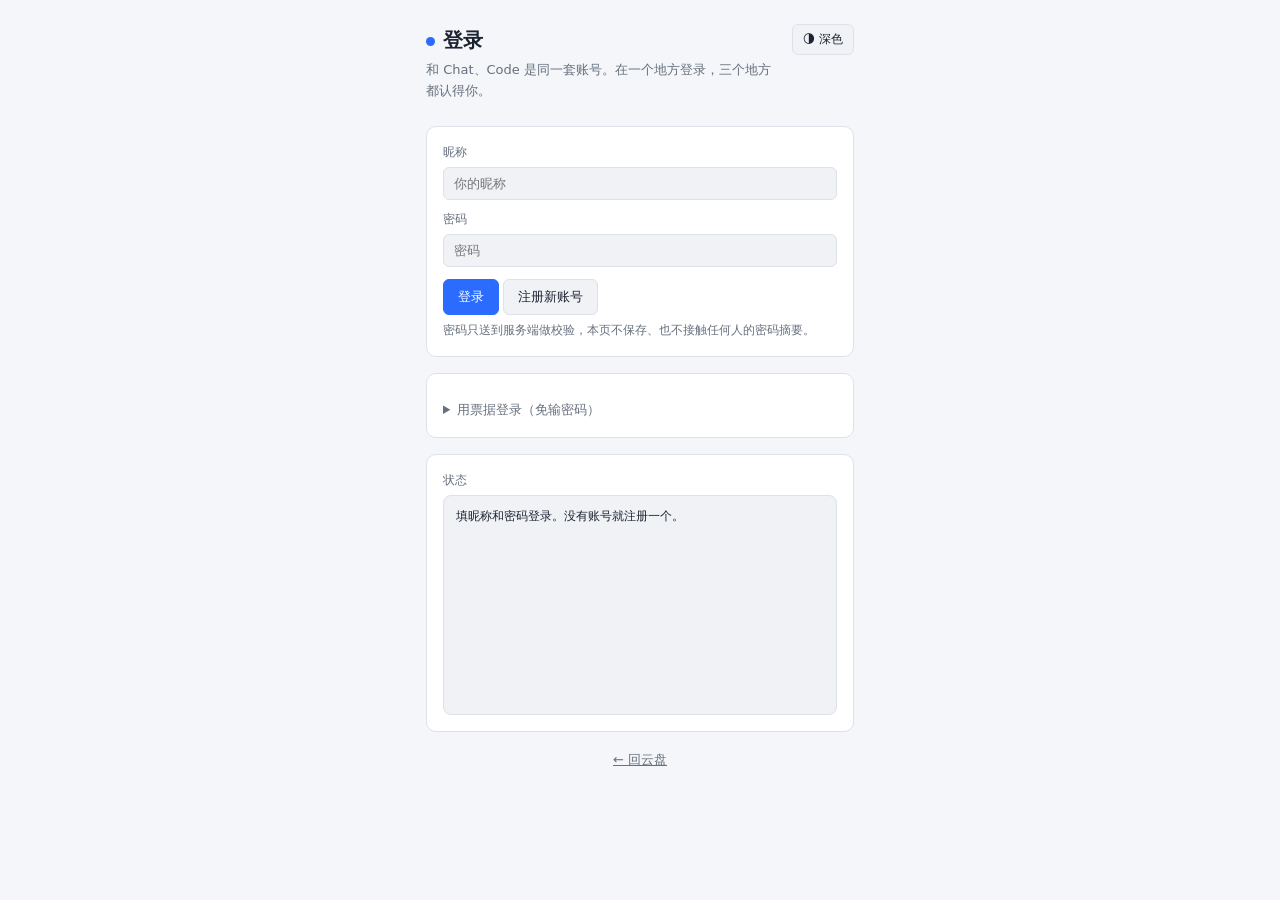
==== login.html @ b23142bb "新增 login.html" ====
<!DOCTYPE html>
<html lang="zh-CN">
<head>
<meta charset="utf-8">
<meta name="viewport" content="width=device-width, initial-scale=1">
<title>登录 · Cloud Drive</title>
<link rel="stylesheet" href="css/style.css">
<script>
  (function () {
    var t = 'light';
    try { t = localStorage.getItem('cloud_drive_theme') || 'light'; } catch (e) {}
    document.documentElement.setAttribute('data-theme', t);
  })();
</script>
</head>
<body>
<div class="wrap" style="max-width:460px">

  <div class="top">
    <div class="grow">
      <h1><span class="dot"></span>登录</h1>
      <div class="sub">和 Chat、Code 是同一套账号。在一个地方登录，三个地方都认得你。</div>
    </div>
    <button id="theme" class="themebtn">🌗 深色</button>
  </div>

  <!-- 已经有登录态 -->
  <div class="panel" id="hasSession" style="display:none">
    <label>当前身份</label>
    <div class="acct">
      <div class="who">
        <div class="nick" id="curNick">—</div>
        <div class="src" id="curSrc">—</div>
      </div>
    </div>
    <div style="margin-top:12px" class="row2">
      <button id="useIt" class="primary">用这个身份继续</button>
      <button id="switchAcct">换个账号</button>
    </div>
  </div>

  <!-- 门禁：站点保护密码 -->
  <div class="panel" id="gateBox" style="display:none">
    <label for="gatePwd">站点保护密码</label>
    <input id="gatePwd" type="password" placeholder="这个站点的统一门禁密码">
    <div class="hint">账号登录前要先过这一关。过了之后会记住，不用每次输。</div>
    <div style="margin-top:10px"><button id="gateGo" class="primary">进入</button></div>
  </div>

  <!-- 登录 -->
  <div class="panel" id="loginBox">
    <label for="nick">昵称</label>
    <input id="nick" type="text" placeholder="你的昵称" autocomplete="username">
    <div style="margin-top:10px">
      <label for="pwd">密码</label>
      <input id="pwd" type="password" placeholder="密码" autocomplete="current-password">
    </div>
    <div style="margin-top:12px">
      <button id="loginGo" class="primary">登录</button>
      <button id="toReg">注册新账号</button>
    </div>
    <div class="hint">密码只送到服务端做校验，本页不保存、也不接触任何人的密码摘要。</div>
  </div>

  <!-- 注册 -->
  <div class="panel" id="regBox" style="display:none">
    <label for="rNick">昵称</label>
    <input id="rNick" type="text" placeholder="起一个，别人看得到" autocomplete="username">
    <div class="hint">昵称唯一，且注册后不能改。</div>
    <div style="margin-top:10px">
      <label for="rPwd">密码</label>
      <input id="rPwd" type="password" placeholder="至少 6 位" autocomplete="new-password">
    </div>
    <div style="margin-top:10px">
      <label for="rPwd2">再输一次</label>
      <input id="rPwd2" type="password" placeholder="确认密码" autocomplete="new-password">
    </div>
    <div class="warn danger" style="margin-top:12px">
      <b>这个密码不绑定邮箱、不绑定手机，没有找回通道。</b>
      忘了就是忘了。新账号还需要管理员审核通过后才能正常使用。
    </div>
    <div style="margin-top:12px">
      <button id="regGo" class="primary">注册</button>
      <button id="backLogin">返回登录</button>
    </div>
  </div>

  <!-- 票据：在 Chat 申领，这里兑换，免输密码 -->
  <div class="panel">
    <details>
      <summary>用票据登录（免输密码）</summary>
      <p class="dim" style="font-size:13px;margin:10px 0">
        在已登录的 Chat 里申领一串票据码，粘贴到这里兑换登录。
        票据 5 分钟有效、只能用一次，且校验来源 —— 换一台机器就失效。
      </p>
      <input id="ticket" type="text" placeholder="粘贴票据码">
      <div style="margin-top:10px"><button id="redeemGo">兑换</button></div>
    </details>
  </div>

  <div class="panel">
    <label>状态</label>
    <div id="log"></div>
  </div>

  <div style="text-align:center;margin-top:16px">
    <a href="index.html" style="color:var(--dim);font-size:13px">← 回云盘</a>
  </div>

</div>

<script src="js/auth.js"></script>
<script src="js/login.js"></script>
</body>
</html>
---- css/style.css ----
/* Cloud Drive · 样式
 * 自己手写，不引任何第三方库、不用外部字体、不用图标包。
 * 配色是中性灰蓝，不对应任何现成产品。
 */
/* 默认浅色。想要暗色就在 <html> 上加 data-theme="dark" */
:root {
  --bg: #f4f6f9;
  --panel: #ffffff;
  --panel2: #f0f2f6;
  --line: #dde2ea;
  --text: #1c2330;
  --dim: #66707e;
  --accent: #2b6cff;
  --ok: #178a63;
  --err: #d0342c;
  --warn: #9a6700;
  --warnbg: #fff8e5;
  --warnline: #f0d98a;
  --errbg: #fdeeed;
  --errline: #f2bfbb;
}
:root[data-theme="dark"] {
  --bg: #12161c;
  --panel: #1a1f27;
  --panel2: #212834;
  --line: #2c3542;
  --text: #dde3ec;
  --dim: #8b96a5;
  --accent: #5b8cff;
  --ok: #4ec9a0;
  --err: #ff6b6b;
  --warn: #e0b341;
  --warnbg: #2a2418;
  --warnline: #5c4d1e;
  --errbg: #2c1a1a;
  --errline: #5c2a28;
}

* { box-sizing: border-box; }

body {
  margin: 0;
  background: var(--bg);
  color: var(--text);
  font: 14px/1.6 system-ui, -apple-system, "Segoe UI", "Noto Sans", sans-serif;
}

.wrap {
  max-width: 860px;
  margin: 0 auto;
  padding: 24px 16px 60px;
}

h1 {
  font-size: 20px;
  margin: 0 0 4px;
  font-weight: 600;
}
h1 .dot {
  display: inline-block;
  width: 9px; height: 9px;
  border-radius: 50%;
  background: var(--accent);
  margin-right: 8px;
  vertical-align: 1px;
}
.sub { color: var(--dim); font-size: 13px; margin-bottom: 20px; }

.panel {
  background: var(--panel);
  border: 1px solid var(--line);
  border-radius: 10px;
  padding: 16px;
  margin-bottom: 16px;
}

label {
  display: block;
  font-size: 12px;
  color: var(--dim);
  margin: 0 0 5px;
}

input[type=text], input[type=password], input[type=file] {
  width: 100%;
  background: var(--panel2);
  border: 1px solid var(--line);
  border-radius: 6px;
  color: var(--text);
  padding: 8px 10px;
  font-size: 13px;
  font-family: inherit;
}
input:focus { outline: none; border-color: var(--accent); }

.row2 { display: flex; gap: 8px; align-items: flex-end; }
.row2 > div { flex: 1; }

button {
  background: var(--panel2);
  border: 1px solid var(--line);
  color: var(--text);
  border-radius: 6px;
  padding: 8px 14px;
  font-size: 13px;
  font-family: inherit;
  cursor: pointer;
}
button:hover:not(:disabled) { border-color: var(--accent); color: #fff; }
button:disabled { opacity: .45; cursor: default; }
button.primary { background: var(--accent); border-color: var(--accent); color: #fff; }
button.primary:hover:not(:disabled) { filter: brightness(1.1); }

.hint {
  color: var(--dim);
  font-size: 12px;
  margin-top: 6px;
}

.chip {
  display: inline-block;
  background: var(--panel2);
  border: 1px solid var(--line);
  border-radius: 999px;
  padding: 3px 11px;
  font-size: 12px;
  margin: 3px 4px 0 0;
}

.dim { color: var(--dim); }

/* 文件列表 */
.row {
  display: grid;
  grid-template-columns: 1fr 78px 92px 62px 62px;
  gap: 8px;
  align-items: center;
  padding: 8px 0;
  border-bottom: 1px solid var(--line);
}
.row:last-child { border-bottom: none; }
.nm { overflow: hidden; text-overflow: ellipsis; white-space: nowrap; }
.sz, .at { color: var(--dim); font-size: 12px; }
.row button { padding: 4px 8px; font-size: 12px; }
.row .rm { color: var(--err); }
.row .rm:hover { border-color: var(--err); color: var(--err); }

/* 日志 */
#log {
  background: var(--panel2);
  border: 1px solid var(--line);
  border-radius: 8px;
  padding: 10px 12px;
  height: 220px;
  overflow-y: auto;
  font-family: ui-monospace, SFMono-Regular, Menlo, Consolas, monospace;
  font-size: 12px;
  line-height: 1.7;
}
.log-line { color: var(--text); white-space: pre-wrap; word-break: break-all; }
.log-line.ok { color: var(--ok); }
.log-line.err { color: var(--err); }

/* 说明区 */
details { margin-top: 10px; }
summary { cursor: pointer; color: var(--dim); font-size: 13px; }
details p { color: var(--dim); font-size: 13px; margin: 8px 0; }
code {
  background: var(--panel2);
  padding: 1px 5px;
  border-radius: 4px;
  font-size: 12px;
}

@media (max-width: 560px) {
  .row { grid-template-columns: 1fr 70px 56px 56px; }
  .at { display: none; }
}

/* ---------- 警告 ---------- */
.warn {
  background: var(--warnbg);
  border: 1px solid var(--warnline);
  border-left: 4px solid var(--warn);
  border-radius: 6px;
  padding: 10px 12px;
  margin: 10px 0;
  font-size: 13px;
  line-height: 1.65;
  color: var(--text);
}
.warn b { color: var(--warn); }
.warn.danger {
  background: var(--errbg);
  border-color: var(--errline);
  border-left-color: var(--err);
}
.warn.danger b { color: var(--err); }

/* ---------- 模式选择 ---------- */
.seg { display: flex; gap: 0; border: 1px solid var(--line); border-radius: 6px; overflow: hidden; }
.seg button {
  border: none; border-radius: 0; background: var(--panel2);
  padding: 7px 14px; color: var(--dim);
}
.seg button + button { border-left: 1px solid var(--line); }
.seg button.on { background: var(--accent); color: #fff; }
.seg button:hover:not(.on) { color: var(--text); }

/* ---------- 账号条 ---------- */
.acct {
  display: flex; align-items: center; gap: 10px;
  background: var(--panel2);
  border: 1px solid var(--line);
  border-radius: 6px; padding: 8px 12px; font-size: 13px;
}
.acct .who { flex: 1; }
.acct .who .nick { font-weight: 600; }
.acct .who .src { color: var(--dim); font-size: 12px; }

.kid { font-family: ui-monospace, Menlo, Consolas, monospace; font-size: 12px; color: var(--dim); }

/* ---------- 顶栏 ---------- */
.top { display: flex; align-items: flex-start; gap: 12px; margin-bottom: 4px; }
.top .grow { flex: 1; }
.themebtn { padding: 6px 10px; font-size: 12px; }
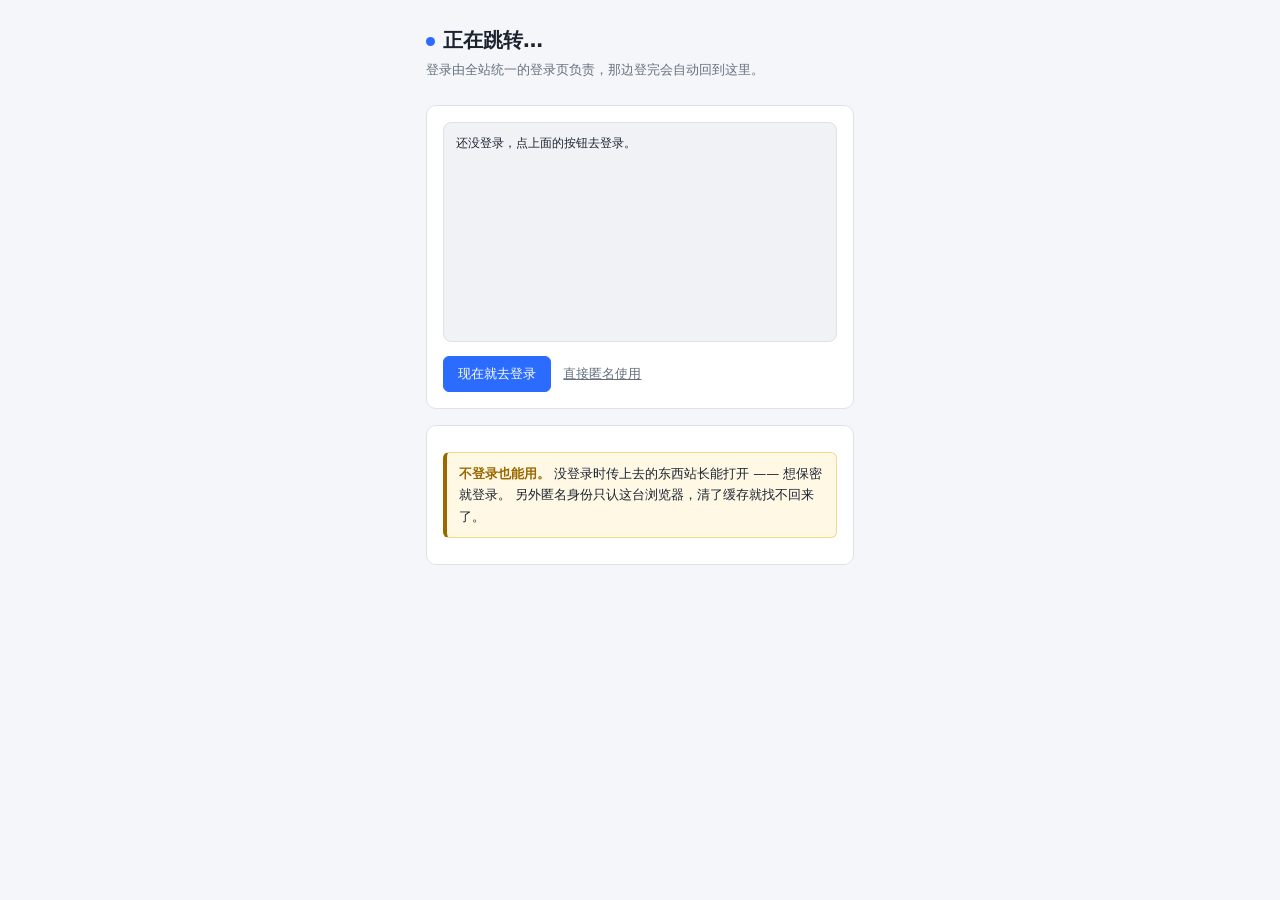
==== commit 52cef613: "更新 login.html" ====
--- a/login.html
+++ b/login.html
@@ -3,7 +3,7 @@
 <head>
 <meta charset="utf-8">
 <meta name="viewport" content="width=device-width, initial-scale=1">
-<title>登录 · Cloud Drive</title>
+<title>正在跳转登录 · Cloud Drive</title>
 <link rel="stylesheet" href="css/style.css">
 <script>
   (function () {
@@ -18,98 +18,60 @@
 
   <div class="top">
     <div class="grow">
-      <h1><span class="dot"></span>登录</h1>
-      <div class="sub">和 Chat、Code 是同一套账号。在一个地方登录，三个地方都认得你。</div>
-    </div>
-    <button id="theme" class="themebtn">🌗 深色</button>
-  </div>
-
-  <!-- 已经有登录态 -->
-  <div class="panel" id="hasSession" style="display:none">
-    <label>当前身份</label>
-    <div class="acct">
-      <div class="who">
-        <div class="nick" id="curNick">—</div>
-        <div class="src" id="curSrc">—</div>
-      </div>
-    </div>
-    <div style="margin-top:12px" class="row2">
-      <button id="useIt" class="primary">用这个身份继续</button>
-      <button id="switchAcct">换个账号</button>
+      <h1><span class="dot"></span>正在跳转…</h1>
+      <div class="sub">登录由全站统一的登录页负责，那边登完会自动回到这里。</div>
     </div>
   </div>
 
-  <!-- 门禁：站点保护密码 -->
-  <div class="panel" id="gateBox" style="display:none">
-    <label for="gatePwd">站点保护密码</label>
-    <input id="gatePwd" type="password" placeholder="这个站点的统一门禁密码">
-    <div class="hint">账号登录前要先过这一关。过了之后会记住，不用每次输。</div>
-    <div style="margin-top:10px"><button id="gateGo" class="primary">进入</button></div>
-  </div>
-
-  <!-- 登录 -->
-  <div class="panel" id="loginBox">
-    <label for="nick">昵称</label>
-    <input id="nick" type="text" placeholder="你的昵称" autocomplete="username">
-    <div style="margin-top:10px">
-      <label for="pwd">密码</label>
-      <input id="pwd" type="password" placeholder="密码" autocomplete="current-password">
-    </div>
-    <div style="margin-top:12px">
-      <button id="loginGo" class="primary">登录</button>
-      <button id="toReg">注册新账号</button>
-    </div>
-    <div class="hint">密码只送到服务端做校验，本页不保存、也不接触任何人的密码摘要。</div>
-  </div>
-
-  <!-- 注册 -->
-  <div class="panel" id="regBox" style="display:none">
-    <label for="rNick">昵称</label>
-    <input id="rNick" type="text" placeholder="起一个，别人看得到" autocomplete="username">
-    <div class="hint">昵称唯一，且注册后不能改。</div>
-    <div style="margin-top:10px">
-      <label for="rPwd">密码</label>
-      <input id="rPwd" type="password" placeholder="至少 6 位" autocomplete="new-password">
-    </div>
-    <div style="margin-top:10px">
-      <label for="rPwd2">再输一次</label>
-      <input id="rPwd2" type="password" placeholder="确认密码" autocomplete="new-password">
-    </div>
-    <div class="warn danger" style="margin-top:12px">
-      <b>这个密码不绑定邮箱、不绑定手机，没有找回通道。</b>
-      忘了就是忘了。新账号还需要管理员审核通过后才能正常使用。
-    </div>
-    <div style="margin-top:12px">
-      <button id="regGo" class="primary">注册</button>
-      <button id="backLogin">返回登录</button>
+  <div class="panel">
+    <div id="log"></div>
+    <div style="margin-top:14px">
+      <button id="go" class="primary">现在就去登录</button>
+      <a href="index.html" style="margin-left:8px;font-size:13px;color:var(--dim)">直接匿名使用</a>
     </div>
   </div>
 
-  <!-- 票据：在 Chat 申领，这里兑换，免输密码 -->
   <div class="panel">
-    <details>
-      <summary>用票据登录（免输密码）</summary>
-      <p class="dim" style="font-size:13px;margin:10px 0">
-        在已登录的 Chat 里申领一串票据码，粘贴到这里兑换登录。
-        票据 5 分钟有效、只能用一次，且校验来源 —— 换一台机器就失效。
-      </p>
-      <input id="ticket" type="text" placeholder="粘贴票据码">
-      <div style="margin-top:10px"><button id="redeemGo">兑换</button></div>
-    </details>
-  </div>
-
-  <div class="panel">
-    <label>状态</label>
-    <div id="log"></div>
-  </div>
-
-  <div style="text-align:center;margin-top:16px">
-    <a href="index.html" style="color:var(--dim);font-size:13px">← 回云盘</a>
+    <div class="warn">
+      <b>不登录也能用。</b>
+      没登录时传上去的东西站长能打开 —— 想保密就登录。
+      另外匿名身份只认这台浏览器，清了缓存就找不回来了。
+    </div>
   </div>
 
 </div>
 
+<script src="js/config.js"></script>
 <script src="js/auth.js"></script>
-<script src="js/login.js"></script>
+<script>
+(function () {
+  var box = document.getElementById('log');
+  function log(m, k) {
+    var d = document.createElement('div');
+    d.className = 'log-line' + (k ? ' ' + k : '');
+    d.textContent = m;
+    box.appendChild(d);
+  }
+  var btn = document.getElementById('go');
+  btn.addEventListener('click', function () {
+    window.CloudAuth.goLogin('index.html');
+  });
+
+  // 已经登录了就直接回主页，不用绕一圈
+  window.CloudAuth.load().then(function (SI) {
+    if (SI && SI.ready) {
+      return SI.ready.then(function (st) {
+        if (st && st.ok) {
+          log('已经登录了，正在回去…', 'ok');
+          setTimeout(function () { location.href = 'index.html'; }, 400);
+        } else {
+          log('还没登录，点上面的按钮去登录。');
+        }
+      });
+    }
+    log('还没登录，点上面的按钮去登录。');
+  });
+})();
+</script>
 </body>
 </html>
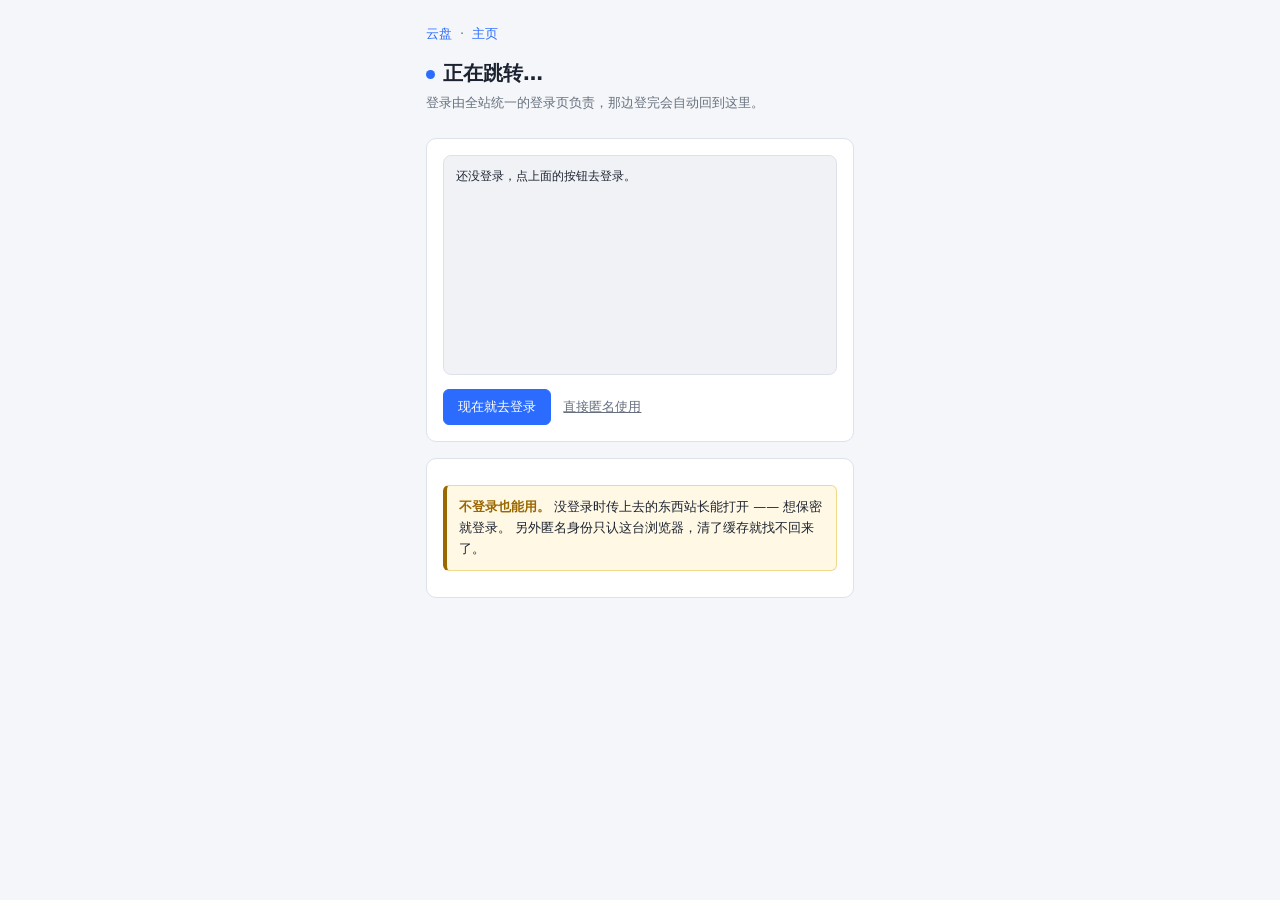
==== commit cb301ef4: "更新 login.html" ====
--- a/login.html
+++ b/login.html
@@ -15,6 +15,13 @@
 </head>
 <body>
 <div class="wrap" style="max-width:460px">
+
+  <nav class="nav">
+    <a href="https://liuyiming2024.github.io/Cloud/">云盘</a>
+    <span class="sep">·</span>
+    <a href="https://liuyiming2024.github.io/">主页</a>
+  </nav>
+
 
   <div class="top">
     <div class="grow">
--- a/css/style.css
+++ b/css/style.css
@@ -224,3 +224,24 @@
 .top { display: flex; align-items: flex-start; gap: 12px; margin-bottom: 4px; }
 .top .grow { flex: 1; }
 .themebtn { padding: 6px 10px; font-size: 12px; }
+
+/* ---------- 勾选 ---------- */
+.cb {
+  display: flex; align-items: center; gap: 7px;
+  font-size: 13px; color: var(--text);
+  margin: 6px 0; cursor: pointer;
+}
+.cb input { width: 15px; height: 15px; accent-color: var(--accent); }
+
+/* ---------- 列表多选 ---------- */
+.row.pick { background: var(--panel2); }
+.row input[type=checkbox] { width: 15px; height: 15px; accent-color: var(--accent); }
+
+/* ---------- 顶部导航 ---------- */
+.nav {
+  display: flex; align-items: center; gap: 8px;
+  margin-bottom: 12px; font-size: 13px;
+}
+.nav a { color: var(--accent); text-decoration: none; }
+.nav a:hover { text-decoration: underline; }
+.nav .sep { color: var(--dim); }
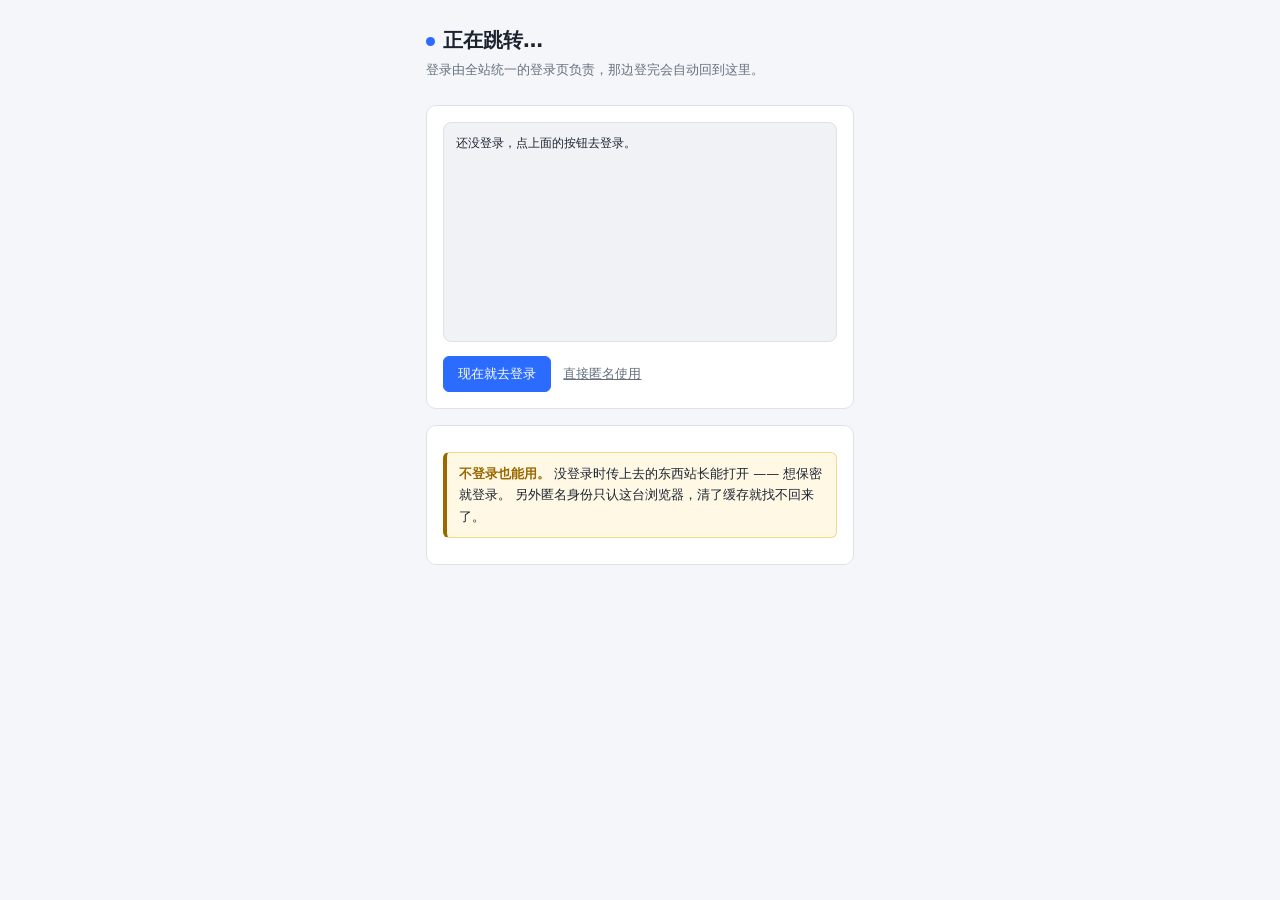
==== commit ba14b1bc: "更新 login.html" ====
--- a/login.html
+++ b/login.html
@@ -15,12 +15,6 @@
 </head>
 <body>
 <div class="wrap" style="max-width:460px">
-
-  <nav class="nav">
-    <a href="https://liuyiming2024.github.io/Cloud/">云盘</a>
-    <span class="sep">·</span>
-    <a href="https://liuyiming2024.github.io/">主页</a>
-  </nav>
 
 
   <div class="top">
--- a/css/style.css
+++ b/css/style.css
@@ -237,11 +237,3 @@
 .row.pick { background: var(--panel2); }
 .row input[type=checkbox] { width: 15px; height: 15px; accent-color: var(--accent); }
 
-/* ---------- 顶部导航 ---------- */
-.nav {
-  display: flex; align-items: center; gap: 8px;
-  margin-bottom: 12px; font-size: 13px;
-}
-.nav a { color: var(--accent); text-decoration: none; }
-.nav a:hover { text-decoration: underline; }
-.nav .sep { color: var(--dim); }
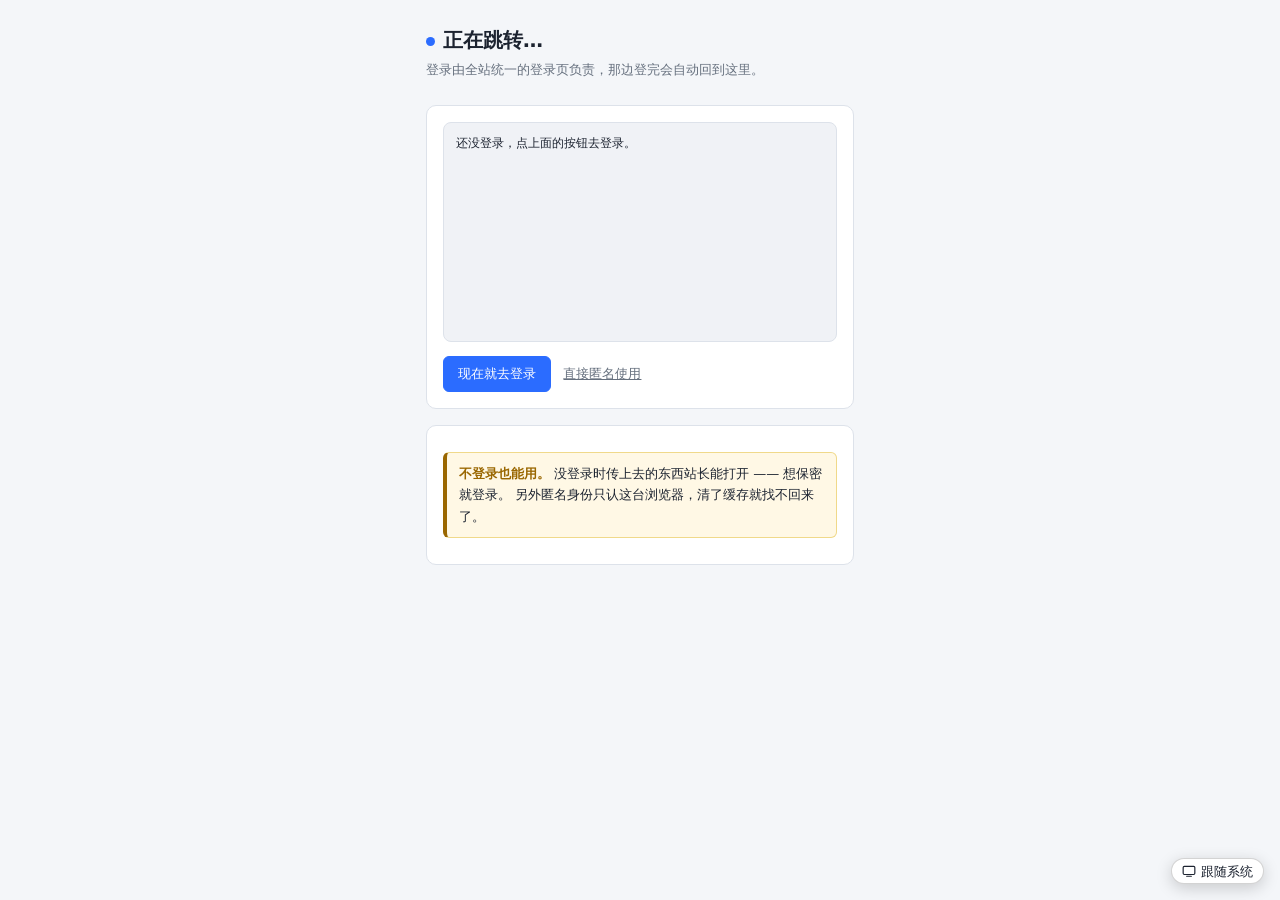
==== commit 8200fa5b: "style: 引用样式库 css_effect_map_collection，追加亮暗主题切换与视觉效果" ====
--- a/login.html
+++ b/login.html
@@ -12,6 +12,8 @@
     document.documentElement.setAttribute('data-theme', t);
   })();
 </script>
+<link rel="stylesheet" href="css/theme-plus.css">
+<script src="js/theme-plus.js"></script>
 </head>
 <body>
 <div class="wrap" style="max-width:460px">
--- a/css/theme-plus.css
+++ b/css/theme-plus.css
@@ -0,0 +1,167 @@
+/* ==========================================================================
+   theme-plus.css
+   效果引用自样式库：liuyiming2024/css_effect_map_collection
+     · 主题切换实现方案/css变量实现.html  → CSS 变量覆盖式亮/暗切换
+     · 毛玻璃效果/index.html              → backdrop-filter 毛玻璃
+     · 滚动指示器/index.html              → 顶部滚动进度条
+     · css边框四角/index.html             → 卡片四角装饰
+     · 纯css气泡背景/index.css            → Hero 区气泡背景
+   本文件只做「追加」，不改动原有任何规则；
+   主题切换通过覆盖既有 :root 变量实现，因此原样式一行都不用改。
+   ========================================================================== */
+
+/* ---------- 1. 主题切换（CSS 变量覆盖法） ---------- */
+html { color-scheme: light; }
+html[data-theme="dark"] { color-scheme: dark; }
+
+html[data-theme="dark"] {
+  --bg:#0f1218; --panel:#171b22; --panel2:#1e232b; --line:#2a313b;
+  --text:#e3e8ef; --dim:#8b95a3; --accent:#6aa9ff;
+  --ok:#3fb950; --err:#ff7b72; --warn:#e3b341;
+  --warnbg:#2b2416; --warnline:#4d422a; --errbg:#2d1a19; --errline:#4d2b28;
+}
+
+/* 未手动指定时跟随系统 */
+@media (prefers-color-scheme: dark) {
+  html[data-theme="auto"] {
+  --bg:#0f1218; --panel:#171b22; --panel2:#1e232b; --line:#2a313b;
+  --text:#e3e8ef; --dim:#8b95a3; --accent:#6aa9ff;
+  --ok:#3fb950; --err:#ff7b72; --warn:#e3b341;
+  --warnbg:#2b2416; --warnline:#4d422a; --errbg:#2d1a19; --errline:#4d2b28;
+  }
+}
+
+/* 切换时的平滑过渡（限定在颜色属性，不影响布局性能） */
+body, .nav, .panel, .card, .hero, .btn, .btn-primary, .btn-ghost {
+  transition: background-color .25s ease, color .25s ease, border-color .25s ease;
+}
+@media (prefers-reduced-motion: reduce) {
+  * { transition: none !important; animation: none !important; }
+}
+
+/* ---------- 2. 毛玻璃效果 ---------- */
+/* 顶栏/导航做半透明 + 背景模糊，滚动时内容从下方透出 */
+.nav, #topbar, .glass {
+  -webkit-backdrop-filter: blur(20px) saturate(160%);
+  backdrop-filter: blur(20px) saturate(160%);
+  background: rgba(255, 255, 255, .72);
+}
+html[data-theme="dark"] .nav,
+html[data-theme="dark"] #topbar,
+html[data-theme="dark"] .glass {
+  background: rgba(23, 27, 34, .72);
+}
+/* 侧栏与浮层 */
+.sidebar, #sidebar, .modal, .dropdown {
+  -webkit-backdrop-filter: blur(14px);
+  backdrop-filter: blur(14px);
+}
+html[data-theme="dark"] .sidebar,
+html[data-theme="dark"] #sidebar,
+html[data-theme="dark"] .modal,
+html[data-theme="dark"] .dropdown {
+  background: rgba(23, 27, 34, .88);
+}
+
+/* ---------- 3. 滚动指示器 ---------- */
+#scroll-progress {
+  position: fixed;
+  top: 0; left: 0;
+  height: 3px;
+  width: 0;
+  z-index: 9999;
+  background: linear-gradient(90deg, var(--brand, #3b7ff2), #7ee787);
+  pointer-events: none;
+  transition: width .08s linear;
+}
+
+/* ---------- 4. CSS 边框四角 ---------- */
+/* 纯伪元素实现，不需要改 DOM，四角各画两条 1px 短线 */
+.corner-box { position: relative; }
+.corner-box::before {
+  content: "";
+  position: absolute;
+  inset: 0;
+  pointer-events: none;
+  --c: var(--brand, #3b7ff2);
+  background:
+    linear-gradient(var(--c), var(--c)) 0    0    / 14px 1px no-repeat,
+    linear-gradient(var(--c), var(--c)) 0    0    / 1px 14px no-repeat,
+    linear-gradient(var(--c), var(--c)) 100% 0    / 14px 1px no-repeat,
+    linear-gradient(var(--c), var(--c)) 100% 0    / 1px 14px no-repeat,
+    linear-gradient(var(--c), var(--c)) 0    100% / 14px 1px no-repeat,
+    linear-gradient(var(--c), var(--c)) 0    100% / 1px 14px no-repeat,
+    linear-gradient(var(--c), var(--c)) 100% 100% / 14px 1px no-repeat,
+    linear-gradient(var(--c), var(--c)) 100% 100% / 1px 14px no-repeat;
+  opacity: .55;
+}
+.corner-box:hover::before { opacity: 1; }
+
+/* ---------- 5. 纯 CSS 气泡背景 ---------- */
+.hero { position: relative; overflow: hidden; }
+.bubble-bgwall {
+  position: absolute;
+  inset: 0;
+  margin: 0;
+  padding: 0;
+  overflow: hidden;
+  list-style: none;
+  pointer-events: none;
+  z-index: 0;
+}
+.bubble-bgwall li {
+  position: absolute;
+  bottom: -60px;
+  display: block;
+  width: 22px;
+  height: 22px;
+  border-radius: 6px;
+  background-color: rgba(59, 127, 242, .16);
+  animation: bubble-up 16s linear infinite;
+}
+html[data-theme="dark"] .bubble-bgwall li { background-color: rgba(110, 170, 255, .20); }
+.bubble-bgwall li:nth-child(1)  { left: 10%; animation-duration: 15s; }
+.bubble-bgwall li:nth-child(2)  { left: 20%; width: 34px; height: 34px; animation-duration: 11s; animation-delay: 2s; }
+.bubble-bgwall li:nth-child(3)  { left: 25%; animation-duration: 13s; animation-delay: 4s; }
+.bubble-bgwall li:nth-child(4)  { left: 40%; width: 28px; height: 28px; animation-duration: 9s; }
+.bubble-bgwall li:nth-child(5)  { left: 70%; animation-duration: 14s; animation-delay: 1s; }
+.bubble-bgwall li:nth-child(6)  { left: 80%; width: 40px; height: 40px; animation-duration: 12s; animation-delay: 3s; }
+.bubble-bgwall li:nth-child(7)  { left: 32%; width: 46px; height: 46px; animation-duration: 17s; animation-delay: 2s; }
+.bubble-bgwall li:nth-child(8)  { left: 55%; width: 18px; height: 18px; animation-duration: 15s; animation-delay: 4s; }
+.bubble-bgwall li:nth-child(9)  { left: 25%; width: 20px; height: 20px; animation-duration: 12s; animation-delay: 2s; }
+.bubble-bgwall li:nth-child(10) { left: 85%; width: 44px; height: 44px; animation-duration: 16s; animation-delay: 5s; }
+@keyframes bubble-up {
+  0%   { opacity: 0;   transform: translateY(0)      rotate(0deg); }
+  15%  { opacity: .7; }
+  50%  { opacity: .9;  transform: translateY(-55vh)  rotate(90deg); }
+  100% { opacity: 0;   transform: translateY(-110vh) rotate(180deg); }
+}
+/* 让 Hero 里原有内容浮在气泡之上 */
+.hero > *:not(.bubble-bgwall) { position: relative; z-index: 1; }
+
+/* ---------- 6. 主题切换按钮 ---------- */
+.theme-toggle {
+  display: inline-flex;
+  align-items: center;
+  gap: 5px;
+  padding: 5px 10px;
+  font-size: 13px;
+  line-height: 1;
+  color: inherit;
+  cursor: pointer;
+  background: transparent;
+  border: 1px solid var(--border, rgba(128, 128, 128, .35));
+  border-radius: 999px;
+  transition: background-color .2s ease, border-color .2s ease;
+}
+.theme-toggle:hover { background: rgba(128, 128, 128, .12); }
+.theme-toggle svg { width: 14px; height: 14px; }
+/* 找不到导航容器时的浮动兜底位置 */
+.theme-toggle.is-floating {
+  position: fixed;
+  right: 16px;
+  bottom: 16px;
+  z-index: 9998;
+  background: var(--panel, #fff);
+  box-shadow: 0 4px 16px rgba(0, 0, 0, .18);
+}
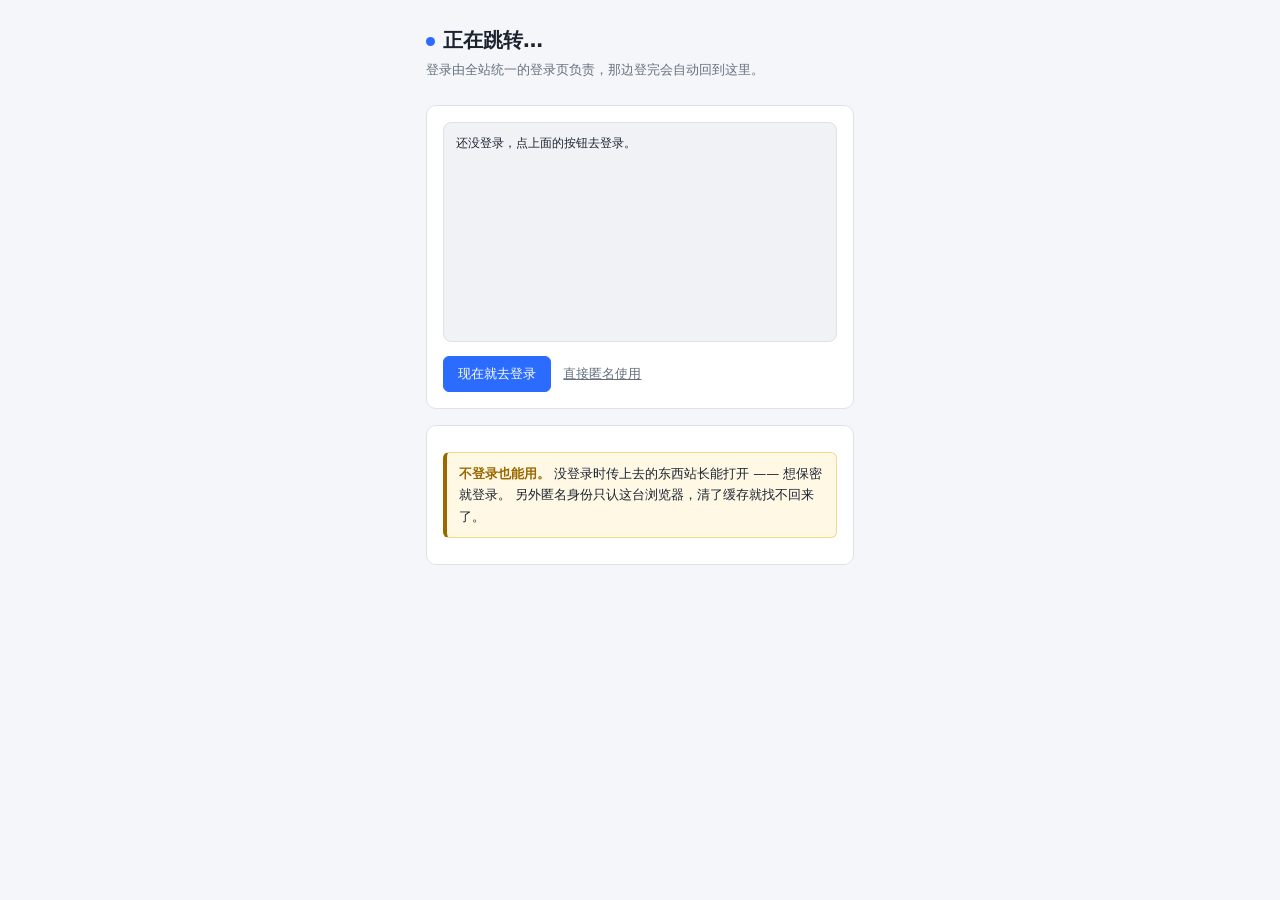
==== commit 1d405cae: "style: 引用样式库 css_effect_map_collection 追加视觉效果（毛玻璃/滚动指示器/四角边框/气泡背景）" ====
--- a/login.html
+++ b/login.html
@@ -12,8 +12,8 @@
     document.documentElement.setAttribute('data-theme', t);
   })();
 </script>
-<link rel="stylesheet" href="css/theme-plus.css">
-<script src="js/theme-plus.js"></script>
+<link rel="stylesheet" href="css/fx-plus.css">
+<script src="js/fx-plus.js"></script>
 </head>
 <body>
 <div class="wrap" style="max-width:460px">
--- a/css/fx-plus.css
+++ b/css/fx-plus.css
@@ -0,0 +1,134 @@
+/* ==========================================================================
+   fx-plus.css · 视觉效果增强
+   全部引用自样式库：liuyiming2024/css_effect_map_collection
+     · 毛玻璃效果/index.html    → backdrop-filter 毛玻璃顶栏 / 浮层
+     · 滚动指示器/index.html    → 顶部滚动进度条
+     · css边框四角/index.html   → 卡片四角装饰线
+     · 纯css气泡背景/index.css  → Hero 区上浮气泡背景
+
+   设计约束：
+     1. 只做「追加」，不改动站点原有任何一条规则；
+     2. 不接管主题 —— 各站点已有自己的亮暗方案（Cloud / Code 用
+        [data-theme="dark"]，Chat / 主页用 body.dark），本文件只对
+        这两种写法各补一份深色取值，不新增第三套机制；
+     3. 效果所需 DOM 由 fx-plus.js 注入，不要求改页面结构。
+   ========================================================================== */
+
+/* ---------- 1. 毛玻璃效果（样式库：毛玻璃效果/index.html）---------- */
+/* 顶栏 / 导航：半透明 + 背景模糊，滚动时内容从下方透出 */
+.nav, #topbar, .glass {
+  -webkit-backdrop-filter: blur(20px) saturate(160%);
+  backdrop-filter: blur(20px) saturate(160%);
+  background: rgba(255, 255, 255, .72);
+}
+/* 侧栏与浮层用弱一档的模糊 */
+.sidebar, #sidebar, .modal, .dropdown {
+  -webkit-backdrop-filter: blur(14px);
+  backdrop-filter: blur(14px);
+}
+/* 深色取值：同时兼容 [data-theme="dark"] 与 body.dark 两种既有写法 */
+html[data-theme="dark"] .nav,
+html[data-theme="dark"] #topbar,
+html[data-theme="dark"] .glass,
+body.dark .nav,
+body.dark #topbar,
+body.dark .glass {
+  background: rgba(23, 27, 34, .72);
+}
+html[data-theme="dark"] .sidebar,
+html[data-theme="dark"] #sidebar,
+html[data-theme="dark"] .modal,
+html[data-theme="dark"] .dropdown,
+body.dark .sidebar,
+body.dark #sidebar,
+body.dark .modal,
+body.dark .dropdown {
+  background: rgba(23, 27, 34, .88);
+}
+
+/* ---------- 2. 滚动指示器（样式库：滚动指示器/index.html）---------- */
+#scroll-progress {
+  position: fixed;
+  top: 0;
+  left: 0;
+  height: 3px;
+  width: 0;
+  z-index: 9999;
+  background: linear-gradient(90deg, var(--brand, #3b7ff2), #7ee787);
+  pointer-events: none;
+  transition: width .08s linear;
+}
+
+/* ---------- 3. CSS 边框四角（样式库：css边框四角/index.html）---------- */
+/* 伪元素实现四角各画两条 1px 短线，不需要改 DOM */
+.corner-box { position: relative; }
+.corner-box::before {
+  content: "";
+  position: absolute;
+  inset: 0;
+  pointer-events: none;
+  --c: var(--brand, #3b7ff2);
+  background:
+    linear-gradient(var(--c), var(--c)) 0    0    / 14px 1px no-repeat,
+    linear-gradient(var(--c), var(--c)) 0    0    / 1px 14px no-repeat,
+    linear-gradient(var(--c), var(--c)) 100% 0    / 14px 1px no-repeat,
+    linear-gradient(var(--c), var(--c)) 100% 0    / 1px 14px no-repeat,
+    linear-gradient(var(--c), var(--c)) 0    100% / 14px 1px no-repeat,
+    linear-gradient(var(--c), var(--c)) 0    100% / 1px 14px no-repeat,
+    linear-gradient(var(--c), var(--c)) 100% 100% / 14px 1px no-repeat,
+    linear-gradient(var(--c), var(--c)) 100% 100% / 1px 14px no-repeat;
+  opacity: .5;
+  transition: opacity .2s ease;
+}
+.corner-box:hover::before { opacity: 1; }
+
+/* ---------- 4. 纯 CSS 气泡背景（样式库：纯css气泡背景/index.css）---------- */
+.hero { position: relative; overflow: hidden; }
+.bubble-bgwall {
+  position: absolute;
+  inset: 0;
+  margin: 0;
+  padding: 0;
+  overflow: hidden;
+  list-style: none;
+  pointer-events: none;
+  z-index: 0;
+}
+.bubble-bgwall li {
+  position: absolute;
+  bottom: -60px;
+  display: block;
+  width: 22px;
+  height: 22px;
+  border-radius: 6px;
+  background-color: rgba(59, 127, 242, .16);
+  animation: bubble-up 16s linear infinite;
+}
+html[data-theme="dark"] .bubble-bgwall li,
+body.dark .bubble-bgwall li { background-color: rgba(125, 179, 255, .20); }
+
+.bubble-bgwall li:nth-child(1)  { left: 10%; animation-duration: 15s; }
+.bubble-bgwall li:nth-child(2)  { left: 20%; width: 34px; height: 34px; animation-duration: 11s; animation-delay: 2s; }
+.bubble-bgwall li:nth-child(3)  { left: 25%; animation-duration: 13s; animation-delay: 4s; }
+.bubble-bgwall li:nth-child(4)  { left: 40%; width: 28px; height: 28px; animation-duration: 9s; }
+.bubble-bgwall li:nth-child(5)  { left: 70%; animation-duration: 14s; animation-delay: 1s; }
+.bubble-bgwall li:nth-child(6)  { left: 80%; width: 40px; height: 40px; animation-duration: 12s; animation-delay: 3s; }
+.bubble-bgwall li:nth-child(7)  { left: 32%; width: 46px; height: 46px; animation-duration: 17s; animation-delay: 2s; }
+.bubble-bgwall li:nth-child(8)  { left: 55%; width: 18px; height: 18px; animation-duration: 15s; animation-delay: 4s; }
+.bubble-bgwall li:nth-child(9)  { left: 25%; width: 20px; height: 20px; animation-duration: 12s; animation-delay: 2s; }
+.bubble-bgwall li:nth-child(10) { left: 85%; width: 44px; height: 44px; animation-duration: 16s; animation-delay: 5s; }
+
+@keyframes bubble-up {
+  0%   { opacity: 0;   transform: translateY(0)      rotate(0deg); }
+  15%  { opacity: .65; }
+  50%  { opacity: .85; transform: translateY(-55vh)  rotate(90deg); }
+  100% { opacity: 0;   transform: translateY(-110vh) rotate(180deg); }
+}
+/* 让 Hero 里原有内容浮在气泡之上 */
+.hero > *:not(.bubble-bgwall) { position: relative; z-index: 1; }
+
+/* ---------- 5. 尊重系统的减弱动效偏好 ---------- */
+@media (prefers-reduced-motion: reduce) {
+  .bubble-bgwall { display: none; }
+  .corner-box::before { transition: none; }
+}
